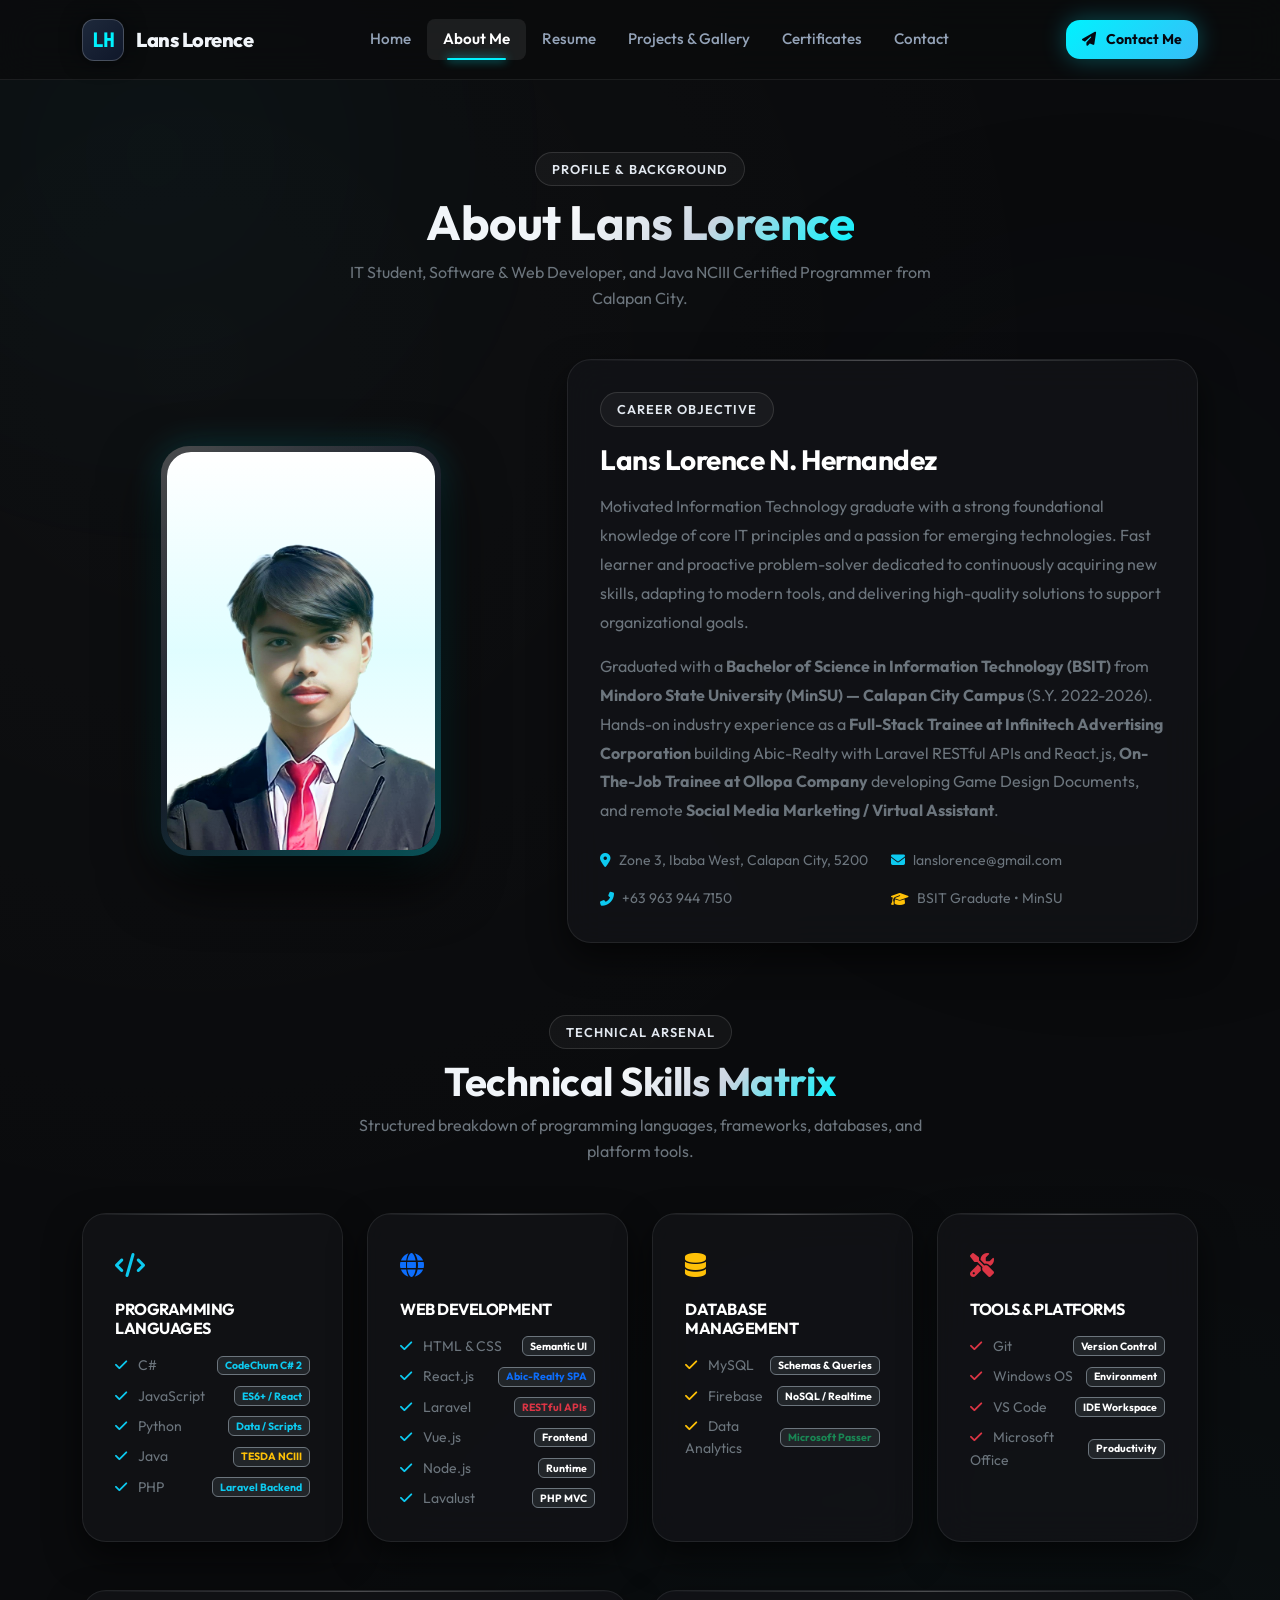
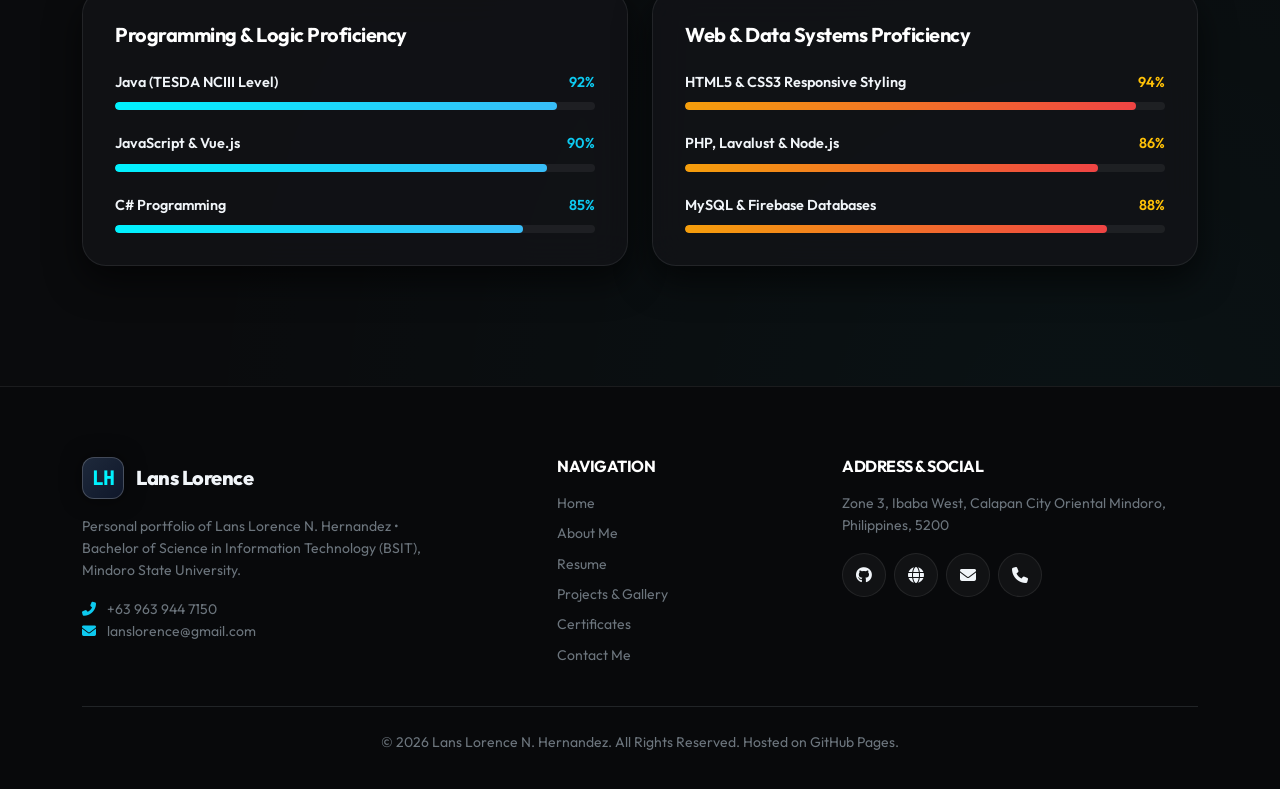
==== about.html @ 65d657bf "first commit" ====
<!DOCTYPE html>
<html lang="en">
<head>
  <meta charset="UTF-8">
  <meta name="viewport" content="width=device-width, initial-scale=1.0">
  <title>About Me | Lans Lorence N. Hernandez</title>
  <meta name="description" content="Learn more about Lans Lorence N. Hernandez, a BSIT 4th Year student at Mindoro State University, Java NCIII certified programmer based in Calapan City, Oriental Mindoro.">
  
  <!-- Google Fonts -->
  <link rel="preconnect" href="https://fonts.googleapis.com">
  <link rel="preconnect" href="https://fonts.gstatic.com" crossorigin>
  <link href="https://fonts.googleapis.com/css2?family=JetBrains+Mono:wght@400;600;700&family=Outfit:wght@300;400;500;600;700;800&display=swap" rel="stylesheet">
  
  <!-- FontAwesome Icons -->
  <link rel="stylesheet" href="https://cdnjs.cloudflare.com/ajax/libs/font-awesome/6.5.1/css/all.min.css">
  
  <!-- Bootstrap 5.3 CSS -->
  <link href="https://cdn.jsdelivr.net/npm/bootstrap@5.3.3/dist/css/bootstrap.min.css" rel="stylesheet">
  
  <!-- Custom Grey-Black Dark Stylesheet -->
  <link rel="stylesheet" href="styles.css">
</head>
<body>

  <!-- Background Ambient Glows -->
  <div class="ambient-glow ambient-glow-1"></div>
  <div class="ambient-glow ambient-glow-2"></div>

  <!-- Navigation Bar with Bootstrap Support -->
  <nav class="navbar navbar-expand-lg" id="navbar">
    <div class="container">
      <a href="index.html" class="nav-brand">
        <span class="brand-icon">LH</span>
        <span>Lans Lorence</span>
      </a>

      <button class="navbar-toggler border-0 text-white" type="button" data-bs-toggle="collapse" data-bs-target="#portfolioNav" aria-controls="portfolioNav" aria-expanded="false" aria-label="Toggle navigation">
        <i class="fas fa-bars-staggered" style="font-size: 1.5rem; color: #fff;"></i>
      </button>

      <div class="collapse navbar-collapse" id="portfolioNav">
        <ul class="navbar-nav mx-auto mb-2 mb-lg-0">
          <li class="nav-item"><a href="index.html" class="nav-link">Home</a></li>
          <li class="nav-item"><a href="about.html" class="nav-link active">About Me</a></li>
          <li class="nav-item"><a href="resume.html" class="nav-link">Resume</a></li>
          <li class="nav-item"><a href="gallery.html" class="nav-link">Projects & Gallery</a></li>
          <li class="nav-item"><a href="certificates.html" class="nav-link">Certificates</a></li>
          <li class="nav-item"><a href="contact.html" class="nav-link">Contact</a></li>
        </ul>

        <div class="d-flex align-items-center gap-2">
          <a href="contact.html" class="btn-cyber-primary py-2 px-3" style="font-size: 0.88rem;">
            <i class="fas fa-paper-plane"></i> Contact Me
          </a>
        </div>
      </div>
    </div>
  </nav>

  <!-- Main Content -->
  <main style="padding-top: var(--nav-height);">
    <section class="py-5">
      <div class="container py-4">
        
        <!-- Header -->
        <div class="text-center mb-5 reveal">
          <span class="badge-custom mb-2">Profile & Background</span>
          <h1 class="display-5 fw-bold">About <span class="gradient-text">Lans Lorence</span></h1>
          <p class="text-secondary mx-auto" style="max-width: 600px;">
            IT Student, Software & Web Developer, and Java NCIII Certified Programmer from Calapan City.
          </p>
        </div>

        <!-- Bio & Photo Showcase Row -->
        <div class="row g-5 align-items-center mb-5">
          <div class="col-lg-5 text-center reveal">
            <div class="profile-portrait-card mx-auto tilt-effect" style="max-width: 330px; height: 410px;">
              <div class="profile-portrait-inner">
                <img src="profile_lans.png" alt="Lans Lorence N. Hernandez" class="profile-portrait-img">
                <div class="cyber-scanline"></div>
              </div>
            </div>
          </div>

          <div class="col-lg-7 reveal">
            <div class="glass-card">
              <span class="badge-custom mb-3">Career Objective</span>
              <h2 class="h3 fw-bold mb-3 text-white">Lans Lorence N. Hernandez</h2>
              <p class="text-secondary mb-3" style="line-height: 1.8;">
                Motivated Information Technology graduate with a strong foundational knowledge of core IT principles and a passion for emerging technologies. Fast learner and proactive problem-solver dedicated to continuously acquiring new skills, adapting to modern tools, and delivering high-quality solutions to support organizational goals.
              </p>
              <p class="text-secondary mb-4" style="line-height: 1.8;">
                Graduated with a <strong>Bachelor of Science in Information Technology (BSIT)</strong> from <strong>Mindoro State University (MinSU) — Calapan City Campus</strong> (S.Y. 2022-2026). Hands-on industry experience as a <strong>Full-Stack Trainee at Infinitech Advertising Corporation</strong> building Abic-Realty with Laravel RESTful APIs and React.js, <strong>On-The-Job Trainee at Ollopa Company</strong> developing Game Design Documents, and remote <strong>Social Media Marketing / Virtual Assistant</strong>.
              </p>

              <div class="row g-3 text-secondary small">
                <div class="col-sm-6">
                  <div class="d-flex align-items-center gap-2">
                    <i class="fas fa-map-marker-alt text-info"></i>
                    <span>Zone 3, Ibaba West, Calapan City, 5200</span>
                  </div>
                </div>
                <div class="col-sm-6">
                  <div class="d-flex align-items-center gap-2">
                    <i class="fas fa-envelope text-info"></i>
                    <a href="mailto:lanslorence@gmail.com" class="text-secondary text-decoration-none">lanslorence@gmail.com</a>
                  </div>
                </div>
                <div class="col-sm-6">
                  <div class="d-flex align-items-center gap-2">
                    <i class="fas fa-phone-alt text-info"></i>
                    <a href="tel:+639639447150" class="text-secondary text-decoration-none">+63 963 944 7150</a>
                  </div>
                </div>
                <div class="col-sm-6">
                  <div class="d-flex align-items-center gap-2">
                    <i class="fas fa-graduation-cap text-warning"></i>
                    <span>BSIT Graduate &bull; MinSU</span>
                  </div>
                </div>
              </div>
            </div>
          </div>
        </div>

        <!-- Technical Skills Matrix (Direct from Resume) -->
        <div class="text-center mb-5 reveal pt-4">
          <span class="badge-custom mb-2">Technical Arsenal</span>
          <h2 class="display-6 fw-bold">Technical <span class="gradient-text">Skills Matrix</span></h2>
          <p class="text-secondary mx-auto" style="max-width: 620px;">
            Structured breakdown of programming languages, frameworks, databases, and platform tools.
          </p>
        </div>

        <!-- 4 Grid Categories -->
        <div class="row g-4 mb-5">
          <!-- Programming Languages -->
          <div class="col-md-6 col-lg-3 reveal">
            <div class="glass-card h-100">
              <div class="mb-3 text-info fs-4">
                <i class="fas fa-code"></i>
              </div>
              <h3 class="h6 fw-bold text-white text-uppercase tracking-wider mb-3">Programming Languages</h3>
              <ul class="list-unstyled d-flex flex-column gap-2 text-secondary small mb-0">
                <li class="d-flex align-items-center justify-content-between">
                  <span><i class="fas fa-check text-info me-2"></i> C#</span>
                  <span class="badge bg-dark border border-secondary text-info">CodeChum C# 2</span>
                </li>
                <li class="d-flex align-items-center justify-content-between">
                  <span><i class="fas fa-check text-info me-2"></i> JavaScript</span>
                  <span class="badge bg-dark border border-secondary text-info">ES6+ / React</span>
                </li>
                <li class="d-flex align-items-center justify-content-between">
                  <span><i class="fas fa-check text-info me-2"></i> Python</span>
                  <span class="badge bg-dark border border-secondary text-info">Data / Scripts</span>
                </li>
                <li class="d-flex align-items-center justify-content-between">
                  <span><i class="fas fa-check text-info me-2"></i> Java</span>
                  <span class="badge bg-dark border border-secondary text-warning">TESDA NCIII</span>
                </li>
                <li class="d-flex align-items-center justify-content-between">
                  <span><i class="fas fa-check text-info me-2"></i> PHP</span>
                  <span class="badge bg-dark border border-secondary text-info">Laravel Backend</span>
                </li>
              </ul>
            </div>
          </div>

          <!-- Web Development -->
          <div class="col-md-6 col-lg-3 reveal">
            <div class="glass-card h-100">
              <div class="mb-3 text-primary fs-4">
                <i class="fas fa-globe"></i>
              </div>
              <h3 class="h6 fw-bold text-white text-uppercase tracking-wider mb-3">Web Development</h3>
              <ul class="list-unstyled d-flex flex-column gap-2 text-secondary small mb-0">
                <li class="d-flex align-items-center justify-content-between">
                  <span><i class="fas fa-check text-info me-2"></i> HTML & CSS</span>
                  <span class="badge bg-dark border border-secondary">Semantic UI</span>
                </li>
                <li class="d-flex align-items-center justify-content-between">
                  <span><i class="fas fa-check text-info me-2"></i> React.js</span>
                  <span class="badge bg-dark border border-secondary text-primary">Abic-Realty SPA</span>
                </li>
                <li class="d-flex align-items-center justify-content-between">
                  <span><i class="fas fa-check text-info me-2"></i> Laravel</span>
                  <span class="badge bg-dark border border-secondary text-danger">RESTful APIs</span>
                </li>
                <li class="d-flex align-items-center justify-content-between">
                  <span><i class="fas fa-check text-info me-2"></i> Vue.js</span>
                  <span class="badge bg-dark border border-secondary">Frontend</span>
                </li>
                <li class="d-flex align-items-center justify-content-between">
                  <span><i class="fas fa-check text-info me-2"></i> Node.js</span>
                  <span class="badge bg-dark border border-secondary">Runtime</span>
                </li>
                <li class="d-flex align-items-center justify-content-between">
                  <span><i class="fas fa-check text-info me-2"></i> Lavalust</span>
                  <span class="badge bg-dark border border-secondary">PHP MVC</span>
                </li>
              </ul>
            </div>
          </div>

          <!-- Database -->
          <div class="col-md-6 col-lg-3 reveal">
            <div class="glass-card h-100">
              <div class="mb-3 text-warning fs-4">
                <i class="fas fa-database"></i>
              </div>
              <h3 class="h6 fw-bold text-white text-uppercase tracking-wider mb-3">Database Management</h3>
              <ul class="list-unstyled d-flex flex-column gap-2 text-secondary small mb-0">
                <li class="d-flex align-items-center justify-content-between">
                  <span><i class="fas fa-check text-warning me-2"></i> MySQL</span>
                  <span class="badge bg-dark border border-secondary">Schemas & Queries</span>
                </li>
                <li class="d-flex align-items-center justify-content-between">
                  <span><i class="fas fa-check text-warning me-2"></i> Firebase</span>
                  <span class="badge bg-dark border border-secondary">NoSQL / Realtime</span>
                </li>
                <li class="d-flex align-items-center justify-content-between">
                  <span><i class="fas fa-check text-warning me-2"></i> Data Analytics</span>
                  <span class="badge bg-dark border border-secondary text-success">Microsoft Passer</span>
                </li>
              </ul>
            </div>
          </div>

          <!-- Tools & Platforms -->
          <div class="col-md-6 col-lg-3 reveal">
            <div class="glass-card h-100">
              <div class="mb-3 text-danger fs-4">
                <i class="fas fa-tools"></i>
              </div>
              <h3 class="h6 fw-bold text-white text-uppercase tracking-wider mb-3">Tools & Platforms</h3>
              <ul class="list-unstyled d-flex flex-column gap-2 text-secondary small mb-0">
                <li class="d-flex align-items-center justify-content-between">
                  <span><i class="fas fa-check text-danger me-2"></i> Git</span>
                  <span class="badge bg-dark border border-secondary">Version Control</span>
                </li>
                <li class="d-flex align-items-center justify-content-between">
                  <span><i class="fas fa-check text-danger me-2"></i> Windows OS</span>
                  <span class="badge bg-dark border border-secondary">Environment</span>
                </li>
                <li class="d-flex align-items-center justify-content-between">
                  <span><i class="fas fa-check text-danger me-2"></i> VS Code</span>
                  <span class="badge bg-dark border border-secondary">IDE Workspace</span>
                </li>
                <li class="d-flex align-items-center justify-content-between">
                  <span><i class="fas fa-check text-danger me-2"></i> Microsoft Office</span>
                  <span class="badge bg-dark border border-secondary">Productivity</span>
                </li>
              </ul>
            </div>
          </div>
        </div>

        <!-- Animated Progress Bars for Core Technologies -->
        <div class="row g-4 mb-5">
          <div class="col-lg-6 reveal">
            <div class="glass-card">
              <h3 class="h5 fw-bold mb-4 text-white">Programming & Logic Proficiency</h3>
              
              <div class="skill-bar-item">
                <div class="skill-header">
                  <span>Java (TESDA NCIII Level)</span>
                  <span class="text-info">92%</span>
                </div>
                <div class="skill-track">
                  <div class="skill-fill" data-width="92%"></div>
                </div>
              </div>

              <div class="skill-bar-item">
                <div class="skill-header">
                  <span>JavaScript & Vue.js</span>
                  <span class="text-info">90%</span>
                </div>
                <div class="skill-track">
                  <div class="skill-fill" data-width="90%"></div>
                </div>
              </div>

              <div class="skill-bar-item mb-0">
                <div class="skill-header">
                  <span>C# Programming</span>
                  <span class="text-info">85%</span>
                </div>
                <div class="skill-track">
                  <div class="skill-fill" data-width="85%"></div>
                </div>
              </div>
            </div>
          </div>

          <div class="col-lg-6 reveal">
            <div class="glass-card">
              <h3 class="h5 fw-bold mb-4 text-white">Web & Data Systems Proficiency</h3>
              
              <div class="skill-bar-item">
                <div class="skill-header">
                  <span>HTML5 & CSS3 Responsive Styling</span>
                  <span class="text-warning">94%</span>
                </div>
                <div class="skill-track">
                  <div class="skill-fill" data-width="94%" style="background: linear-gradient(90deg, #f59e0b, #ef4444);"></div>
                </div>
              </div>

              <div class="skill-bar-item">
                <div class="skill-header">
                  <span>PHP, Lavalust & Node.js</span>
                  <span class="text-warning">86%</span>
                </div>
                <div class="skill-track">
                  <div class="skill-fill" data-width="86%" style="background: linear-gradient(90deg, #f59e0b, #ef4444);"></div>
                </div>
              </div>

              <div class="skill-bar-item mb-0">
                <div class="skill-header">
                  <span>MySQL & Firebase Databases</span>
                  <span class="text-warning">88%</span>
                </div>
                <div class="skill-track">
                  <div class="skill-fill" data-width="88%" style="background: linear-gradient(90deg, #f59e0b, #ef4444);"></div>
                </div>
              </div>
            </div>
          </div>
        </div>

      </div>
    </section>
  </main>

  <!-- Global Footer -->
  <footer class="footer">
    <div class="container">
      <div class="row g-4 mb-4">
        <div class="col-lg-5">
          <a href="index.html" class="nav-brand mb-3">
            <span class="brand-icon">LH</span>
            <span>Lans Lorence</span>
          </a>
          <p class="text-secondary small" style="max-width: 360px;">
            Personal portfolio of Lans Lorence N. Hernandez &bull; Bachelor of Science in Information Technology (BSIT), Mindoro State University.
          </p>
          <p class="text-secondary small mb-0">
            <i class="fas fa-phone-alt me-2 text-info"></i> +63 963 944 7150<br>
            <i class="fas fa-envelope me-2 text-info"></i> lanslorence@gmail.com
          </p>
        </div>

        <div class="col-lg-3 col-6">
          <h4 class="h6 text-white text-uppercase fw-bold mb-3">Navigation</h4>
          <ul class="list-unstyled d-flex flex-column gap-2 small">
            <li><a href="index.html" class="text-secondary text-decoration-none">Home</a></li>
            <li><a href="about.html" class="text-secondary text-decoration-none">About Me</a></li>
            <li><a href="resume.html" class="text-secondary text-decoration-none">Resume</a></li>
            <li><a href="gallery.html" class="text-secondary text-decoration-none">Projects & Gallery</a></li>
            <li><a href="certificates.html" class="text-secondary text-decoration-none">Certificates</a></li>
            <li><a href="contact.html" class="text-secondary text-decoration-none">Contact Me</a></li>
          </ul>
        </div>

        <div class="col-lg-4 col-6">
          <h4 class="h6 text-white text-uppercase fw-bold mb-3">Address & Social</h4>
          <p class="text-secondary small mb-3">
            Zone 3, Ibaba West, Calapan City Oriental Mindoro, Philippines, 5200
          </p>
          <div class="d-flex gap-2">
            <a href="https://github.com/l4nsxz" target="_blank" rel="noopener noreferrer" class="footer-social-btn" title="GitHub">
              <i class="fab fa-github"></i>
            </a>
            <a href="https://l4nsxz.github.io/l4ns_portfolio" target="_blank" rel="noopener noreferrer" class="footer-social-btn" title="GitHub Pages">
              <i class="fas fa-globe"></i>
            </a>
            <a href="mailto:lanslorence@gmail.com" class="footer-social-btn" title="Email Lans">
              <i class="fas fa-envelope"></i>
            </a>
            <a href="tel:+639639447150" class="footer-social-btn" title="Call Lans">
              <i class="fas fa-phone"></i>
            </a>
          </div>
        </div>
      </div>

      <div class="border-top border-secondary border-opacity-25 pt-4 text-center">
        <p class="text-secondary small mb-0">&copy; 2026 Lans Lorence N. Hernandez. All Rights Reserved. Hosted on GitHub Pages.</p>
      </div>
    </div>
  </footer>

  <!-- Bootstrap 5.3 Bundle JS -->
  <script src="https://cdn.jsdelivr.net/npm/bootstrap@5.3.3/dist/js/bootstrap.bundle.min.js"></script>
  <!-- Main Portfolio Logic -->
  <script src="script.js"></script>
</body>
</html>
---- styles.css ----
/* ==========================================================================
   Lans Lorence N. Hernandez - Luxury Grey-Black Dark Master Stylesheet
   Modern Charcoal, Obsidian & Silver-Cyan Accent Palette
   Integrated with Bootstrap 5.3 Framework
   ========================================================================== */

/* --- Grey-Black Dark Design Tokens --- */
:root {
  --bg-primary: #0a0b0d;         /* True obsidian */
  --bg-secondary: #121418;       /* Deep slate charcoal */
  --bg-tertiary: #191c22;        /* Dark graphite */
  --bg-elevated: #222630;        /* Mid graphite */

  --card-bg: rgba(18, 20, 24, 0.78);
  --card-bg-hover: rgba(28, 32, 40, 0.92);
  --glass-border: rgba(255, 255, 255, 0.08);
  --glass-border-light: rgba(255, 255, 255, 0.15);
  --glass-border-glow: rgba(0, 242, 254, 0.35);
  --glass-blur: blur(18px);

  /* Refined Grey/Dark Accent System */
  --accent-cyan: #00f2fe;        /* Neon cyan pulse */
  --accent-silver: #e2e8f0;      /* Premium titanium silver */
  --accent-blue: #38bdf8;        /* Sky blue secondary */
  --accent-purple: #818cf8;      /* Indigo subtle accent */
  --accent-red: #ef4444;         /* High-contrast highlight matching red tie */
  
  --gradient-dark: linear-gradient(180deg, #121418 0%, #0a0b0d 100%);
  --gradient-silver: linear-gradient(135deg, #ffffff 0%, #94a3b8 100%);
  --gradient-cyan: linear-gradient(135deg, #00f2fe 0%, #38bdf8 100%);
  --gradient-border: linear-gradient(135deg, rgba(255, 255, 255, 0.25) 0%, rgba(0, 242, 254, 0.3) 100%);

  --text-main: #f1f5f9;
  --text-muted: #94a3b8;
  --text-dim: #64748b;

  --font-main: 'Outfit', -apple-system, BlinkMacSystemFont, "Segoe UI", Roboto, sans-serif;
  --font-mono: 'JetBrains Mono', monospace, ui-monospace;

  --radius-sm: 8px;
  --radius-md: 14px;
  --radius-lg: 24px;
  --radius-full: 9999px;

  --shadow-sm: 0 4px 6px -1px rgba(0, 0, 0, 0.4);
  --shadow-md: 0 10px 30px -5px rgba(0, 0, 0, 0.7);
  --shadow-glow: 0 0 35px rgba(0, 242, 254, 0.22);
  --shadow-card: 0 15px 35px rgba(0, 0, 0, 0.6);

  --transition-fast: 0.2s cubic-bezier(0.4, 0, 0.2, 1);
  --transition-normal: 0.35s cubic-bezier(0.4, 0, 0.2, 1);
  --transition-bounce: 0.5s cubic-bezier(0.34, 1.56, 0.64, 1);

  --nav-height: 80px;
}

/* --- Base & Reset --- */
*, *::before, *::after {
  box-sizing: border-box;
  margin: 0;
  padding: 0;
}

html {
  scroll-behavior: smooth;
  font-size: 16px;
}

body {
  background-color: var(--bg-primary);
  color: var(--text-main);
  font-family: var(--font-main);
  min-height: 100vh;
  line-height: 1.6;
  overflow-x: hidden;
  position: relative;
  background-image: 
    radial-gradient(circle at 15% 15%, rgba(255, 255, 255, 0.02) 0%, transparent 40%),
    radial-gradient(circle at 85% 85%, rgba(0, 242, 254, 0.03) 0%, transparent 40%);
}

::selection {
  background: var(--accent-cyan);
  color: #000;
}

/* --- Ambient Cyber Lighting (Dark Grey & Charcoal Orbs) --- */
.ambient-glow {
  position: fixed;
  border-radius: 50%;
  filter: blur(140px);
  z-index: -1;
  pointer-events: none;
  opacity: 0.4;
  animation: floatOrb 22s infinite alternate ease-in-out;
}

.ambient-glow-1 {
  width: 550px;
  height: 550px;
  top: -120px;
  left: -120px;
  background: radial-gradient(circle, rgba(0, 242, 254, 0.2) 0%, rgba(30, 41, 59, 0) 70%);
}

.ambient-glow-2 {
  width: 650px;
  height: 650px;
  bottom: 0;
  right: -150px;
  background: radial-gradient(circle, rgba(51, 65, 85, 0.3) 0%, rgba(15, 23, 42, 0) 70%);
  animation-duration: 28s;
}

@keyframes floatOrb {
  0% { transform: translate(0, 0) scale(1); }
  50% { transform: translate(50px, 30px) scale(1.08); }
  100% { transform: translate(-30px, 60px) scale(0.95); }
}

/* --- Typography & Badges --- */
h1, h2, h3, h4, h5, h6 {
  color: var(--text-main);
  font-weight: 700;
  letter-spacing: -0.5px;
}

.gradient-text {
  background: linear-gradient(135deg, #ffffff 0%, #cbd5e1 50%, #00f2fe 100%);
  -webkit-background-clip: text;
  -webkit-text-fill-color: transparent;
  display: inline-block;
}

.badge-custom {
  display: inline-flex;
  align-items: center;
  gap: 8px;
  padding: 6px 16px;
  font-size: 0.8rem;
  font-weight: 600;
  border-radius: var(--radius-full);
  background: rgba(255, 255, 255, 0.04);
  border: 1px solid rgba(255, 255, 255, 0.12);
  color: var(--accent-silver);
  text-transform: uppercase;
  letter-spacing: 1px;
}

.badge-pulse {
  width: 8px;
  height: 8px;
  background: #10b981;
  border-radius: 50%;
  box-shadow: 0 0 10px #10b981;
  animation: pulseDot 2s infinite;
}

@keyframes pulseDot {
  0%, 100% { transform: scale(1); opacity: 1; }
  50% { transform: scale(1.6); opacity: 0.4; }
}

/* --- Navigation Bar --- */
.navbar {
  position: fixed;
  top: 0;
  left: 0;
  right: 0;
  height: var(--nav-height);
  z-index: 1050;
  background: rgba(10, 11, 13, 0.82);
  backdrop-filter: var(--glass-blur);
  -webkit-backdrop-filter: var(--glass-blur);
  border-bottom: 1px solid var(--glass-border);
  transition: all var(--transition-normal);
}

.navbar.scrolled {
  background: rgba(10, 11, 13, 0.95);
  box-shadow: var(--shadow-md);
  border-bottom: 1px solid rgba(255, 255, 255, 0.12);
}

.nav-brand {
  display: flex;
  align-items: center;
  gap: 12px;
  text-decoration: none;
  font-weight: 800;
  font-size: 1.25rem;
  color: var(--text-main);
  letter-spacing: -0.5px;
}

.brand-icon {
  width: 42px;
  height: 42px;
  border-radius: 12px;
  background: linear-gradient(135deg, #1e293b, #0f172a);
  border: 1px solid rgba(255, 255, 255, 0.2);
  display: flex;
  align-items: center;
  justify-content: center;
  color: var(--accent-cyan);
  font-weight: 900;
  box-shadow: 0 0 20px rgba(0, 0, 0, 0.5);
  font-family: var(--font-mono);
}

.nav-link {
  color: var(--text-muted) !important;
  text-decoration: none;
  padding: 8px 16px !important;
  font-size: 0.95rem;
  font-weight: 500;
  border-radius: var(--radius-sm);
  transition: all var(--transition-fast);
  position: relative;
}

.nav-link:hover {
  color: var(--text-main) !important;
  background: rgba(255, 255, 255, 0.05);
}

.nav-link.active {
  color: #ffffff !important;
  background: rgba(255, 255, 255, 0.08);
  font-weight: 600;
}

.nav-link.active::after {
  content: '';
  position: absolute;
  bottom: 0;
  left: 20%;
  width: 60%;
  height: 2px;
  background: var(--accent-cyan);
  border-radius: 2px;
  box-shadow: 0 0 10px var(--accent-cyan);
}

/* --- Buttons --- */
.btn-cyber-primary {
  display: inline-flex;
  align-items: center;
  justify-content: center;
  gap: 10px;
  padding: 12px 28px;
  border-radius: var(--radius-md);
  font-size: 0.95rem;
  font-weight: 700;
  text-decoration: none;
  cursor: pointer;
  transition: all var(--transition-normal);
  background: linear-gradient(135deg, #00f2fe 0%, #38bdf8 100%);
  color: #050811;
  border: none;
  box-shadow: 0 0 25px rgba(0, 242, 254, 0.3);
}

.btn-cyber-primary:hover {
  transform: translateY(-2px);
  box-shadow: 0 0 40px rgba(0, 242, 254, 0.55);
  color: #000;
}

.btn-cyber-secondary {
  display: inline-flex;
  align-items: center;
  justify-content: center;
  gap: 10px;
  padding: 12px 28px;
  border-radius: var(--radius-md);
  font-size: 0.95rem;
  font-weight: 600;
  text-decoration: none;
  cursor: pointer;
  transition: all var(--transition-normal);
  background: rgba(255, 255, 255, 0.05);
  color: var(--text-main);
  border: 1px solid var(--glass-border-light);
  backdrop-filter: var(--glass-blur);
}

.btn-cyber-secondary:hover {
  background: rgba(255, 255, 255, 0.1);
  border-color: rgba(255, 255, 255, 0.3);
  transform: translateY(-2px);
  color: #fff;
}

/* --- Glassmorphic Grey-Dark Cards --- */
.glass-card {
  background: var(--card-bg);
  backdrop-filter: var(--glass-blur);
  -webkit-backdrop-filter: var(--glass-blur);
  border: 1px solid var(--glass-border);
  border-radius: var(--radius-lg);
  padding: 32px;
  transition: all var(--transition-normal);
  position: relative;
  overflow: hidden;
  box-shadow: var(--shadow-card);
}

.glass-card::before {
  content: '';
  position: absolute;
  top: 0;
  left: 0;
  width: 100%;
  height: 1px;
  background: linear-gradient(90deg, transparent, rgba(255, 255, 255, 0.25), transparent);
}

.glass-card:hover {
  border-color: rgba(255, 255, 255, 0.2);
  transform: translateY(-4px);
  box-shadow: 0 20px 40px rgba(0, 0, 0, 0.8), 0 0 25px rgba(0, 242, 254, 0.15);
  background: var(--card-bg-hover);
}

/* --- Hero Section & Primary Profile Showcase --- */
.hero {
  min-height: calc(100vh - var(--nav-height));
  margin-top: var(--nav-height);
  display: flex;
  align-items: center;
  position: relative;
  padding: 50px 0 90px;
}

.hero-title {
  font-size: 3.4rem;
  font-weight: 800;
  letter-spacing: -1.5px;
  line-height: 1.12;
}

.typewriter-wrapper {
  font-size: 1.7rem;
  font-weight: 600;
  color: var(--accent-cyan);
  min-height: 2.4rem;
  display: flex;
  align-items: center;
}

.typewriter-cursor {
  display: inline-block;
  margin-left: 4px;
  animation: blink 0.8s infinite;
  color: var(--accent-cyan);
}

@keyframes blink {
  0%, 100% { opacity: 1; }
  50% { opacity: 0; }
}

/* --- Hero Lans Profile Card & Holographic Props --- */
.hero-portrait-stage {
  position: relative;
  display: flex;
  justify-content: center;
  align-items: center;
  perspective: 1200px;
}

/* Subtle Orbiting Rings */
.orbit-ring {
  position: absolute;
  border-radius: 50%;
  pointer-events: none;
}

.orbit-ring-1 {
  width: 460px;
  height: 460px;
  border: 1px dashed rgba(255, 255, 255, 0.12);
  animation: spinRing 30s linear infinite;
}

.orbit-ring-2 {
  width: 540px;
  height: 540px;
  border: 1px dotted rgba(0, 242, 254, 0.25);
  animation: spinRingReverse 40s linear infinite;
}

@keyframes spinRing {
  0% { transform: rotate(0deg) rotateX(20deg); }
  100% { transform: rotate(360deg) rotateX(20deg); }
}

@keyframes spinRingReverse {
  0% { transform: rotate(360deg) rotateY(20deg); }
  100% { transform: rotate(0deg) rotateY(20deg); }
}

/* Master Portrait Card with Real Photo */
.profile-portrait-card {
  position: relative;
  width: 360px;
  height: 440px;
  border-radius: 28px;
  padding: 6px;
  background: linear-gradient(135deg, rgba(255, 255, 255, 0.25) 0%, rgba(30, 41, 59, 0.6) 50%, rgba(0, 242, 254, 0.3) 100%);
  box-shadow: 0 25px 60px rgba(0, 0, 0, 0.9), 0 0 35px rgba(0, 242, 254, 0.2);
  animation: floatCard 6.5s ease-in-out infinite;
  transform-style: preserve-3d;
  cursor: pointer;
  z-index: 5;
}

@keyframes floatCard {
  0%, 100% { transform: translateY(0); }
  50% { transform: translateY(-14px); }
}

.profile-portrait-inner {
  width: 100%;
  height: 100%;
  border-radius: 24px;
  overflow: hidden;
  position: relative;
  background: #0d0f12;
  display: flex;
  align-items: center;
  justify-content: center;
}

.profile-portrait-img {
  width: 100%;
  height: 100%;
  object-fit: cover;
  object-position: top center;
  transition: transform 0.6s cubic-bezier(0.2, 0.8, 0.2, 1);
  filter: contrast(1.05) brightness(1.02);
}

.profile-portrait-card:hover .profile-portrait-img {
  transform: scale(1.06);
}

/* Cyber Scanning Line overlay */
.cyber-scanline {
  position: absolute;
  top: 0;
  left: 0;
  right: 0;
  height: 100%;
  background: linear-gradient(
    180deg,
    transparent 0%,
    rgba(0, 242, 254, 0.12) 50%,
    transparent 100%
  );
  pointer-events: none;
  animation: scanlineMove 4.5s linear infinite;
}

@keyframes scanlineMove {
  0% { transform: translateY(-100%); }
  100% { transform: translateY(100%); }
}

/* Secondary Floating Prop: Futuristic Glass Laptop */
.prop-floating-laptop {
  position: absolute;
  bottom: -30px;
  right: -55px;
  width: 160px;
  height: 160px;
  border-radius: 18px;
  padding: 4px;
  background: linear-gradient(135deg, rgba(0, 242, 254, 0.4), rgba(255, 255, 255, 0.1));
  box-shadow: 0 15px 35px rgba(0, 0, 0, 0.8), 0 0 25px rgba(0, 242, 254, 0.3);
  backdrop-filter: var(--glass-blur);
  z-index: 10;
  animation: floatSubtleReverse 5.5s ease-in-out infinite alternate;
  overflow: hidden;
  cursor: pointer;
}

.prop-laptop-img {
  width: 100%;
  height: 100%;
  object-fit: cover;
  border-radius: 14px;
}

@keyframes floatSubtleReverse {
  0% { transform: translateY(0) rotate(0deg); }
  100% { transform: translateY(-12px) rotate(3deg); }
}

/* Floating Status Pills */
.status-pill {
  position: absolute;
  background: rgba(18, 20, 24, 0.92);
  backdrop-filter: var(--glass-blur);
  border: 1px solid rgba(255, 255, 255, 0.15);
  padding: 10px 18px;
  border-radius: var(--radius-full);
  display: flex;
  align-items: center;
  gap: 10px;
  font-size: 0.85rem;
  font-weight: 600;
  box-shadow: var(--shadow-md);
  z-index: 8;
}

.status-pill-top {
  top: -20px;
  left: -30px;
  animation: floatSubtle 4.5s ease-in-out infinite alternate;
}

.status-pill-bottom {
  bottom: 25px;
  left: -40px;
  animation: floatSubtle 5s ease-in-out infinite alternate-reverse;
}

@keyframes floatSubtle {
  0% { transform: translateY(0); }
  100% { transform: translateY(-10px); }
}

/* --- Stats Row --- */
.stat-box {
  padding: 20px;
  border-radius: var(--radius-md);
  background: rgba(255, 255, 255, 0.02);
  border: 1px solid var(--glass-border);
  text-align: center;
}

.stat-box h3 {
  font-size: 2.2rem;
  font-weight: 800;
  color: #ffffff;
  margin-bottom: 2px;
}

.stat-box p {
  font-size: 0.8rem;
  color: var(--text-dim);
  text-transform: uppercase;
  letter-spacing: 1px;
  margin: 0;
}

/* --- Skills Progress Bars --- */
.skill-bar-item {
  margin-bottom: 22px;
}

.skill-header {
  display: flex;
  justify-content: space-between;
  margin-bottom: 8px;
  font-size: 0.9rem;
  font-weight: 600;
}

.skill-track {
  width: 100%;
  height: 8px;
  background: rgba(255, 255, 255, 0.06);
  border-radius: var(--radius-full);
  overflow: hidden;
}

.skill-fill {
  height: 100%;
  border-radius: var(--radius-full);
  background: linear-gradient(90deg, #00f2fe, #38bdf8);
  width: 0%;
  transition: width 1.3s cubic-bezier(0.25, 1, 0.5, 1);
}

/* --- Timeline Component (Resume) --- */
.timeline {
  position: relative;
  max-width: 860px;
  margin: 0 auto;
  padding-left: 36px;
}

.timeline::before {
  content: '';
  position: absolute;
  top: 0;
  bottom: 0;
  left: 12px;
  width: 2px;
  background: linear-gradient(180deg, var(--accent-cyan), rgba(255, 255, 255, 0.1), transparent);
}

.timeline-item {
  position: relative;
  margin-bottom: 40px;
}

.timeline-dot {
  position: absolute;
  left: -30px;
  top: 8px;
  width: 14px;
  height: 14px;
  border-radius: 50%;
  background: var(--accent-cyan);
  border: 3px solid var(--bg-primary);
  box-shadow: 0 0 12px var(--accent-cyan);
}

.timeline-date {
  font-size: 0.85rem;
  color: var(--accent-cyan);
  font-weight: 600;
  margin-bottom: 6px;
  display: inline-block;
  font-family: var(--font-mono);
}

/* --- Filter Buttons --- */
.filter-tabs {
  display: flex;
  justify-content: center;
  gap: 12px;
  margin-bottom: 40px;
  flex-wrap: wrap;
}

.filter-btn {
  background: rgba(255, 255, 255, 0.04);
  border: 1px solid var(--glass-border);
  color: var(--text-muted);
  padding: 10px 22px;
  border-radius: var(--radius-full);
  font-size: 0.9rem;
  font-weight: 600;
  cursor: pointer;
  transition: all var(--transition-normal);
}

.filter-btn:hover, .filter-btn.active {
  background: #ffffff;
  color: #050811;
  border-color: #ffffff;
  box-shadow: 0 0 20px rgba(255, 255, 255, 0.3);
}

/* --- Project & Gallery Cards --- */
.gallery-grid, .certs-grid {
  display: grid;
  grid-template-columns: repeat(auto-fill, minmax(320px, 1fr));
  gap: 28px;
}

.project-card {
  border-radius: var(--radius-lg);
  overflow: hidden;
  background: var(--card-bg);
  border: 1px solid var(--glass-border);
  transition: all var(--transition-normal);
  display: flex;
  flex-direction: column;
}

.project-card:hover {
  transform: translateY(-6px);
  border-color: rgba(255, 255, 255, 0.2);
  box-shadow: var(--shadow-card), 0 0 25px rgba(0, 242, 254, 0.15);
}

.project-media {
  width: 100%;
  height: 220px;
  overflow: hidden;
  position: relative;
  background: #11141a;
}

.project-img {
  width: 100%;
  height: 100%;
  object-fit: cover;
  transition: transform 0.5s ease;
}

.project-card:hover .project-img {
  transform: scale(1.06);
}

.project-overlay {
  position: absolute;
  top: 0;
  left: 0;
  right: 0;
  bottom: 0;
  background: rgba(10, 11, 13, 0.75);
  display: flex;
  align-items: center;
  justify-content: center;
  opacity: 0;
  backdrop-filter: blur(4px);
  transition: opacity var(--transition-fast);
}

.project-card:hover .project-overlay {
  opacity: 1;
}

.project-content {
  padding: 24px;
  display: flex;
  flex-direction: column;
  flex-grow: 1;
  gap: 12px;
}

.project-category {
  font-size: 0.75rem;
  text-transform: uppercase;
  letter-spacing: 1.5px;
  color: var(--accent-cyan);
  font-weight: 700;
}

.tag-pill {
  font-size: 0.75rem;
  padding: 4px 12px;
  border-radius: var(--radius-full);
  background: rgba(255, 255, 255, 0.04);
  border: 1px solid var(--glass-border);
  color: var(--text-muted);
}

/* --- Forms & Inputs --- */
.form-label {
  display: block;
  font-size: 0.9rem;
  font-weight: 500;
  margin-bottom: 8px;
  color: var(--text-muted);
}

.form-control-cyber {
  width: 100%;
  padding: 14px 18px;
  border-radius: var(--radius-md);
  background: rgba(18, 20, 24, 0.8);
  border: 1px solid var(--glass-border);
  color: var(--text-main);
  font-family: var(--font-main);
  font-size: 0.95rem;
  transition: all var(--transition-fast);
}

.form-control-cyber:focus {
  outline: none;
  border-color: var(--accent-cyan);
  box-shadow: 0 0 20px rgba(0, 242, 254, 0.25);
  background: rgba(22, 26, 32, 0.95);
  color: #fff;
}

/* --- Footer --- */
.footer {
  background: #08090b;
  border-top: 1px solid var(--glass-border);
  padding: 70px 0 35px;
  position: relative;
}

.footer-social-btn {
  width: 44px;
  height: 44px;
  border-radius: 50%;
  background: rgba(255, 255, 255, 0.04);
  border: 1px solid var(--glass-border);
  display: flex;
  align-items: center;
  justify-content: center;
  color: var(--text-main);
  text-decoration: none;
  transition: all var(--transition-fast);
}

.footer-social-btn:hover {
  background: #ffffff;
  color: #050811;
  border-color: #ffffff;
  transform: translateY(-3px);
  box-shadow: 0 0 15px rgba(255, 255, 255, 0.4);
}

/* --- Scroll Reveal Animations --- */
.reveal {
  opacity: 0;
  transform: translateY(30px);
  transition: opacity 0.8s ease-out, transform 0.8s ease-out;
}

.reveal.active {
  opacity: 1;
  transform: translateY(0);
}

/* --- Mobile Responsiveness --- */
@media (max-width: 991.98px) {
  .hero-title {
    font-size: 2.7rem;
  }
  .profile-portrait-card {
    width: 320px;
    height: 400px;
    margin: 40px auto 0;
  }
  .prop-floating-laptop {
    right: -10px;
    bottom: -20px;
    width: 130px;
    height: 130px;
  }
}

  .typewriter-wrapper {
    font-size: 1.35rem;
  }
  .profile-portrait-card {
    width: 280px;
    height: 350px;
  }
  .status-pill-top {
    left: -10px;
    top: -15px;
  }
  .status-pill-bottom {
    left: -10px;
    bottom: 10px;
  }
}

/* Admin Quick Link Button in Navbar */
.theme-toggle-btn {
  width: 40px;
  height: 40px;
  border-radius: 50%;
  border: 1px solid var(--glass-border-light);
  background: rgba(255, 255, 255, 0.08);
  color: var(--text-main);
  display: flex;
  align-items: center;
  justify-content: center;
  font-size: 1.1rem;
  cursor: pointer;
  transition: all var(--transition-fast);
  user-select: none;
}

.theme-toggle-btn:hover {
  background: rgba(255, 255, 255, 0.18);
  transform: rotate(20deg) scale(1.08);
  color: var(--accent-cyan);
}
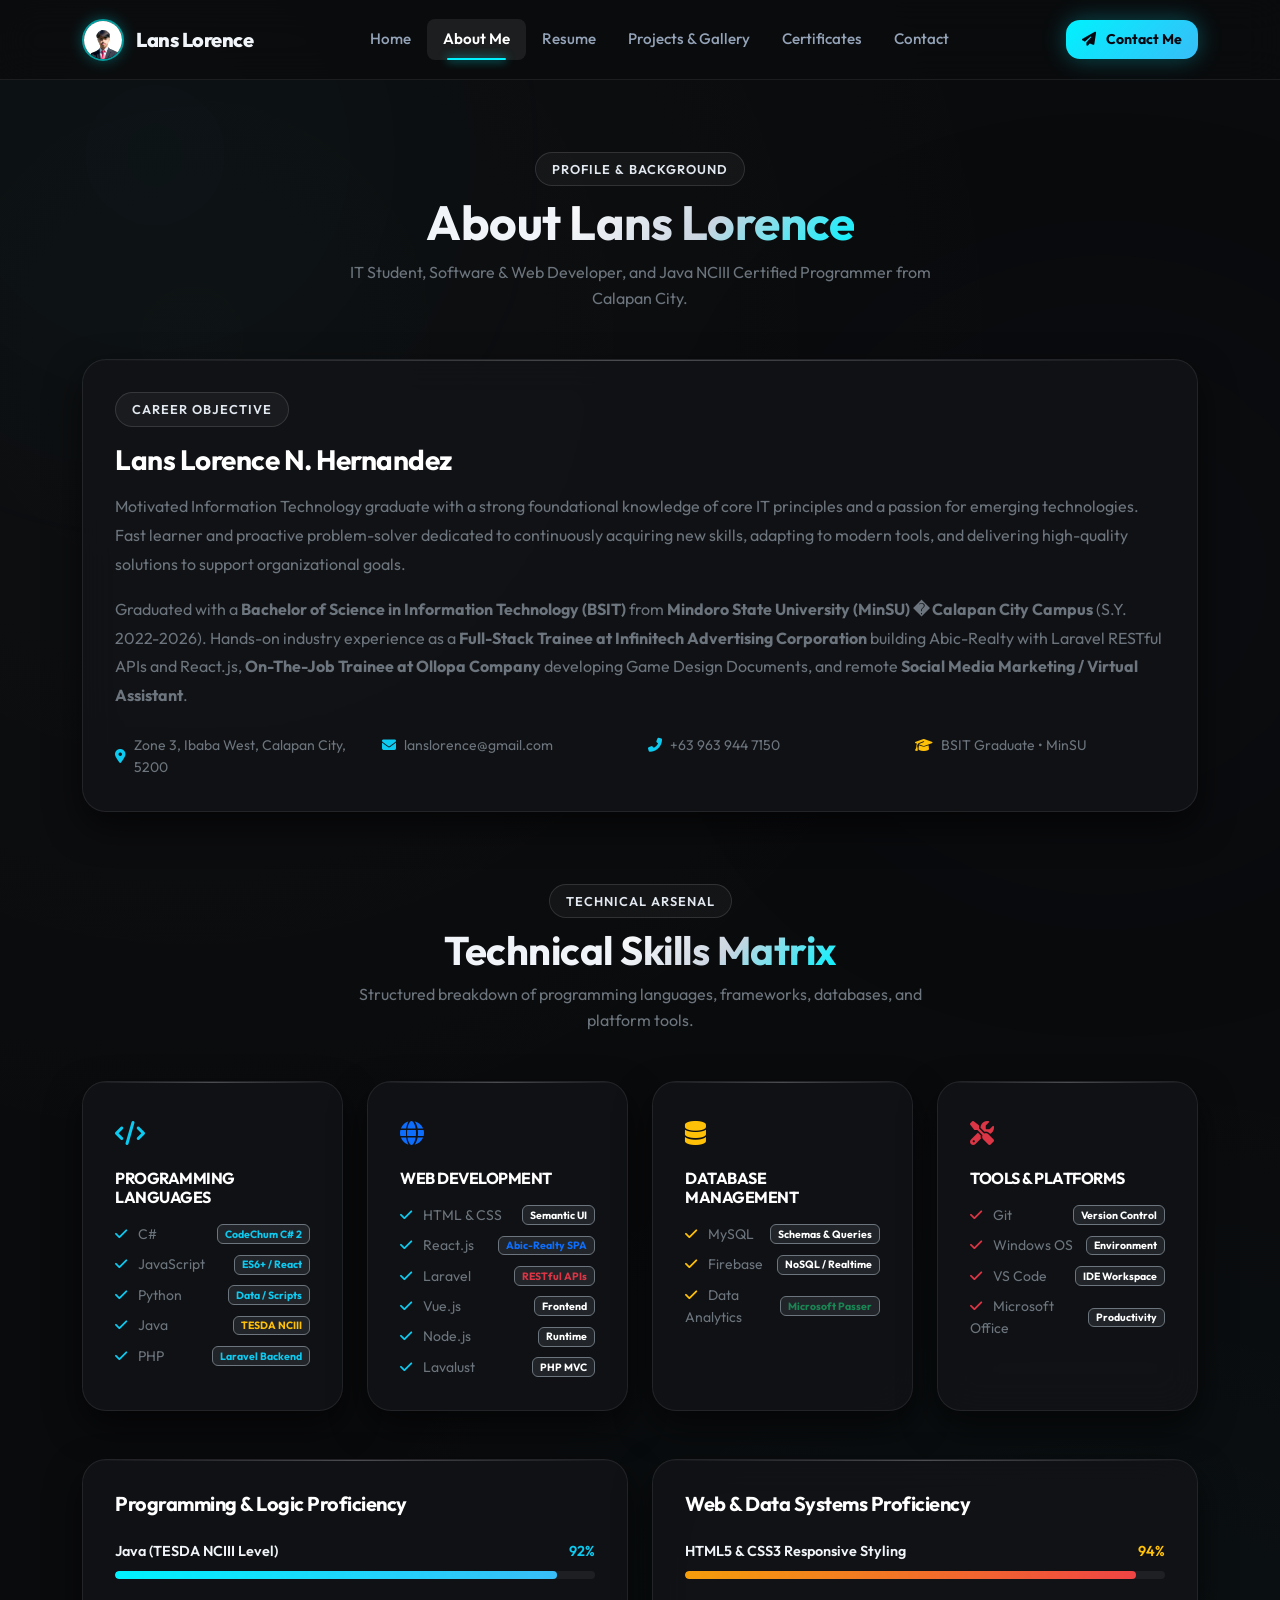
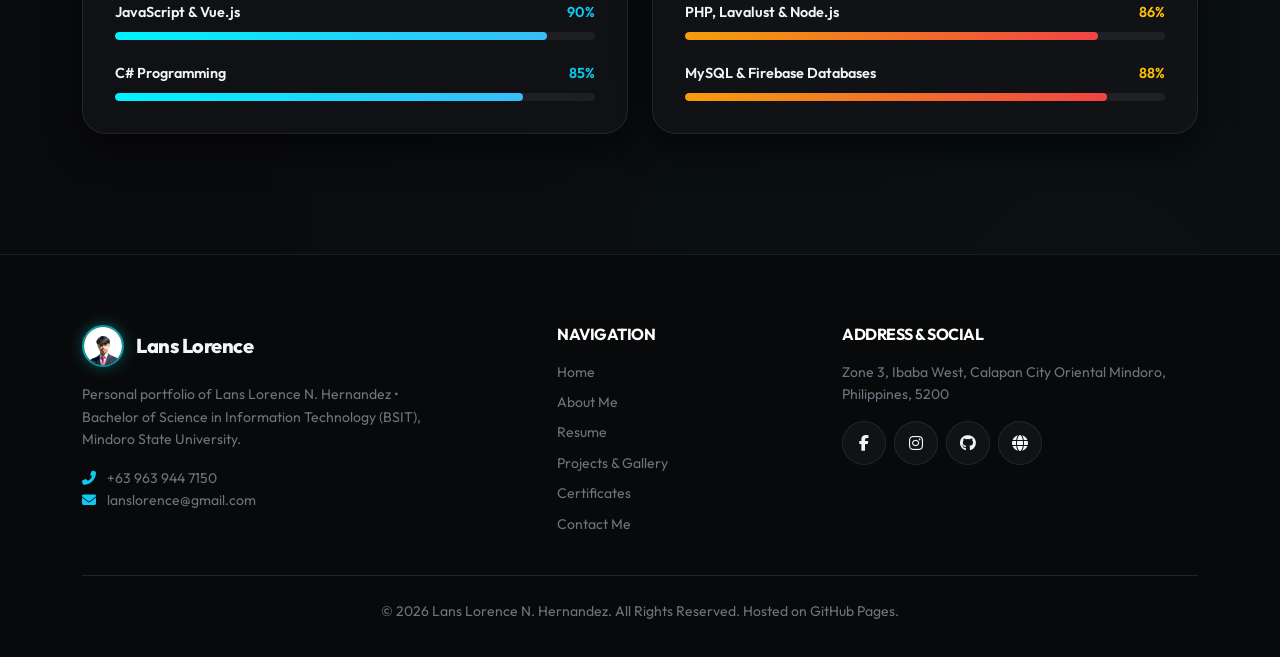
==== commit 8e248ae9: "refactor: update profile branding, resume layout, and social links across portfolio pages" ====
--- a/about.html
+++ b/about.html
@@ -30,7 +30,7 @@
   <nav class="navbar navbar-expand-lg" id="navbar">
     <div class="container">
       <a href="index.html" class="nav-brand">
-        <span class="brand-icon">LH</span>
+        <img src="images/profile_lans.png" alt="Lans Lorence" class="nav-brand-avatar profile-portrait-img" style="width:36px;height:36px;border-radius:50%;object-fit:cover;border:2px solid rgba(0,242,254,0.5);">
         <span>Lans Lorence</span>
       </a>
 
@@ -71,18 +71,9 @@
           </p>
         </div>
 
-        <!-- Bio & Photo Showcase Row -->
+        <!-- Bio Card Row -->
         <div class="row g-5 align-items-center mb-5">
-          <div class="col-lg-5 text-center reveal">
-            <div class="profile-portrait-card mx-auto tilt-effect" style="max-width: 330px; height: 410px;">
-              <div class="profile-portrait-inner">
-                <img src="profile_lans.png" alt="Lans Lorence N. Hernandez" class="profile-portrait-img">
-                <div class="cyber-scanline"></div>
-              </div>
-            </div>
-          </div>
-
-          <div class="col-lg-7 reveal">
+          <div class="col-12 reveal">
             <div class="glass-card">
               <span class="badge-custom mb-3">Career Objective</span>
               <h2 class="h3 fw-bold mb-3 text-white">Lans Lorence N. Hernandez</h2>
@@ -90,29 +81,29 @@
                 Motivated Information Technology graduate with a strong foundational knowledge of core IT principles and a passion for emerging technologies. Fast learner and proactive problem-solver dedicated to continuously acquiring new skills, adapting to modern tools, and delivering high-quality solutions to support organizational goals.
               </p>
               <p class="text-secondary mb-4" style="line-height: 1.8;">
-                Graduated with a <strong>Bachelor of Science in Information Technology (BSIT)</strong> from <strong>Mindoro State University (MinSU) — Calapan City Campus</strong> (S.Y. 2022-2026). Hands-on industry experience as a <strong>Full-Stack Trainee at Infinitech Advertising Corporation</strong> building Abic-Realty with Laravel RESTful APIs and React.js, <strong>On-The-Job Trainee at Ollopa Company</strong> developing Game Design Documents, and remote <strong>Social Media Marketing / Virtual Assistant</strong>.
+                Graduated with a <strong>Bachelor of Science in Information Technology (BSIT)</strong> from <strong>Mindoro State University (MinSU) � Calapan City Campus</strong> (S.Y. 2022-2026). Hands-on industry experience as a <strong>Full-Stack Trainee at Infinitech Advertising Corporation</strong> building Abic-Realty with Laravel RESTful APIs and React.js, <strong>On-The-Job Trainee at Ollopa Company</strong> developing Game Design Documents, and remote <strong>Social Media Marketing / Virtual Assistant</strong>.
               </p>
 
               <div class="row g-3 text-secondary small">
-                <div class="col-sm-6">
+                <div class="col-sm-6 col-lg-3">
                   <div class="d-flex align-items-center gap-2">
                     <i class="fas fa-map-marker-alt text-info"></i>
                     <span>Zone 3, Ibaba West, Calapan City, 5200</span>
                   </div>
                 </div>
-                <div class="col-sm-6">
+                <div class="col-sm-6 col-lg-3">
                   <div class="d-flex align-items-center gap-2">
                     <i class="fas fa-envelope text-info"></i>
                     <a href="mailto:lanslorence@gmail.com" class="text-secondary text-decoration-none">lanslorence@gmail.com</a>
                   </div>
                 </div>
-                <div class="col-sm-6">
+                <div class="col-sm-6 col-lg-3">
                   <div class="d-flex align-items-center gap-2">
                     <i class="fas fa-phone-alt text-info"></i>
                     <a href="tel:+639639447150" class="text-secondary text-decoration-none">+63 963 944 7150</a>
                   </div>
                 </div>
-                <div class="col-sm-6">
+                <div class="col-sm-6 col-lg-3">
                   <div class="d-flex align-items-center gap-2">
                     <i class="fas fa-graduation-cap text-warning"></i>
                     <span>BSIT Graduate &bull; MinSU</span>
@@ -340,7 +331,7 @@
       <div class="row g-4 mb-4">
         <div class="col-lg-5">
           <a href="index.html" class="nav-brand mb-3">
-            <span class="brand-icon">LH</span>
+            <img src="images/profile_lans.png" alt="Lans Lorence" class="nav-brand-avatar profile-portrait-img" style="width:36px;height:36px;border-radius:50%;object-fit:cover;border:2px solid rgba(0,242,254,0.5);">
             <span>Lans Lorence</span>
           </a>
           <p class="text-secondary small" style="max-width: 360px;">
@@ -369,18 +360,18 @@
           <p class="text-secondary small mb-3">
             Zone 3, Ibaba West, Calapan City Oriental Mindoro, Philippines, 5200
           </p>
-          <div class="d-flex gap-2">
-            <a href="https://github.com/l4nsxz" target="_blank" rel="noopener noreferrer" class="footer-social-btn" title="GitHub">
+          <div class="d-flex flex-wrap gap-2">
+            <a href="https://www.facebook.com/lanslorence.hernandez.12/" target="_blank" rel="noopener noreferrer" class="footer-social-btn" title="Facebook">
+              <i class="fab fa-facebook-f"></i>
+            </a>
+            <a href="https://www.instagram.com/_egoistl4nszxc/" target="_blank" rel="noopener noreferrer" class="footer-social-btn" title="Instagram">
+              <i class="fab fa-instagram"></i>
+            </a>
+            <a href="https://github.com/l4nszxc" target="_blank" rel="noopener noreferrer" class="footer-social-btn" title="GitHub">
               <i class="fab fa-github"></i>
             </a>
-            <a href="https://l4nsxz.github.io/l4ns_portfolio" target="_blank" rel="noopener noreferrer" class="footer-social-btn" title="GitHub Pages">
+            <a href="https://l4nsxz.github.io/l4ns_portfolio" target="_blank" rel="noopener noreferrer" class="footer-social-btn" title="Portfolio">
               <i class="fas fa-globe"></i>
-            </a>
-            <a href="mailto:lanslorence@gmail.com" class="footer-social-btn" title="Email Lans">
-              <i class="fas fa-envelope"></i>
-            </a>
-            <a href="tel:+639639447150" class="footer-social-btn" title="Call Lans">
-              <i class="fas fa-phone"></i>
             </a>
           </div>
         </div>
--- a/styles.css
+++ b/styles.css
@@ -206,6 +206,22 @@
   font-weight: 900;
   box-shadow: 0 0 20px rgba(0, 0, 0, 0.5);
   font-family: var(--font-mono);
+}
+
+.nav-brand-avatar {
+  width: 42px !important;
+  height: 42px !important;
+  border-radius: 50% !important;
+  object-fit: cover !important;
+  border: 2px solid rgba(0, 242, 254, 0.6) !important;
+  box-shadow: 0 0 14px rgba(0, 242, 254, 0.3);
+  transition: transform 0.3s ease, box-shadow 0.3s ease;
+  flex-shrink: 0;
+}
+
+.nav-brand:hover .nav-brand-avatar {
+  transform: scale(1.08);
+  box-shadow: 0 0 22px rgba(0, 242, 254, 0.55);
 }
 
 .nav-link {
@@ -814,7 +830,7 @@
   transform: translateY(0);
 }
 
-/* --- Mobile Responsiveness --- */
+/* --- Mobile Responsiveness & Bootstrap Enhancements --- */
 @media (max-width: 991.98px) {
   .hero-title {
     font-size: 2.7rem;
@@ -830,22 +846,92 @@
     width: 130px;
     height: 130px;
   }
-}
-
+  .navbar-collapse {
+    background: rgba(10, 11, 13, 0.98);
+    backdrop-filter: blur(20px);
+    -webkit-backdrop-filter: blur(20px);
+    border: 1px solid rgba(255, 255, 255, 0.12);
+    border-radius: var(--radius-md);
+    padding: 1.25rem;
+    margin-top: 0.75rem;
+    box-shadow: 0 16px 36px rgba(0, 0, 0, 0.7);
+  }
+  .navbar-nav .nav-link {
+    padding: 0.75rem 1rem !important;
+    border-radius: var(--radius-sm);
+  }
+}
+
+@media (max-width: 767.98px) {
+  :root {
+    --nav-height: 64px;
+  }
+  .hero-title {
+    font-size: 2.1rem;
+    line-height: 1.25;
+  }
+  .display-4, .display-5 {
+    font-size: 1.95rem !important;
+  }
   .typewriter-wrapper {
-    font-size: 1.35rem;
+    font-size: 1.15rem;
   }
   .profile-portrait-card {
-    width: 280px;
-    height: 350px;
-  }
-  .status-pill-top {
-    left: -10px;
-    top: -15px;
-  }
-  .status-pill-bottom {
-    left: -10px;
-    bottom: 10px;
+    width: 250px;
+    height: 310px;
+    margin: 20px auto;
+  }
+  .glass-card {
+    padding: 1.2rem !important;
+    border-radius: var(--radius-md) !important;
+  }
+  .status-pill-top, .status-pill-bottom {
+    display: none !important;
+  }
+  .btn-cyber-primary, .btn-cyber-secondary {
+    padding: 10px 20px;
+    font-size: 0.9rem;
+  }
+  .timeline {
+    padding-left: 20px;
+  }
+  .timeline::before {
+    left: 4px;
+  }
+  .timeline-dot {
+    left: -20px;
+    width: 12px;
+    height: 12px;
+  }
+  .footer-social-btn {
+    width: 38px;
+    height: 38px;
+    font-size: 0.95rem;
+  }
+}
+
+@media (max-width: 575.98px) {
+  .hero-title {
+    font-size: 1.8rem;
+  }
+  .nav-brand span {
+    font-size: 1rem;
+  }
+  .nav-brand-avatar {
+    width: 32px !important;
+    height: 32px !important;
+  }
+  html, body {
+    overflow-x: hidden;
+    max-width: 100vw;
+  }
+  .container {
+    padding-left: 1rem;
+    padding-right: 1rem;
+  }
+  .btn-cyber-primary, .btn-cyber-secondary {
+    width: 100%;
+    margin-bottom: 0.5rem;
   }
 }
 
